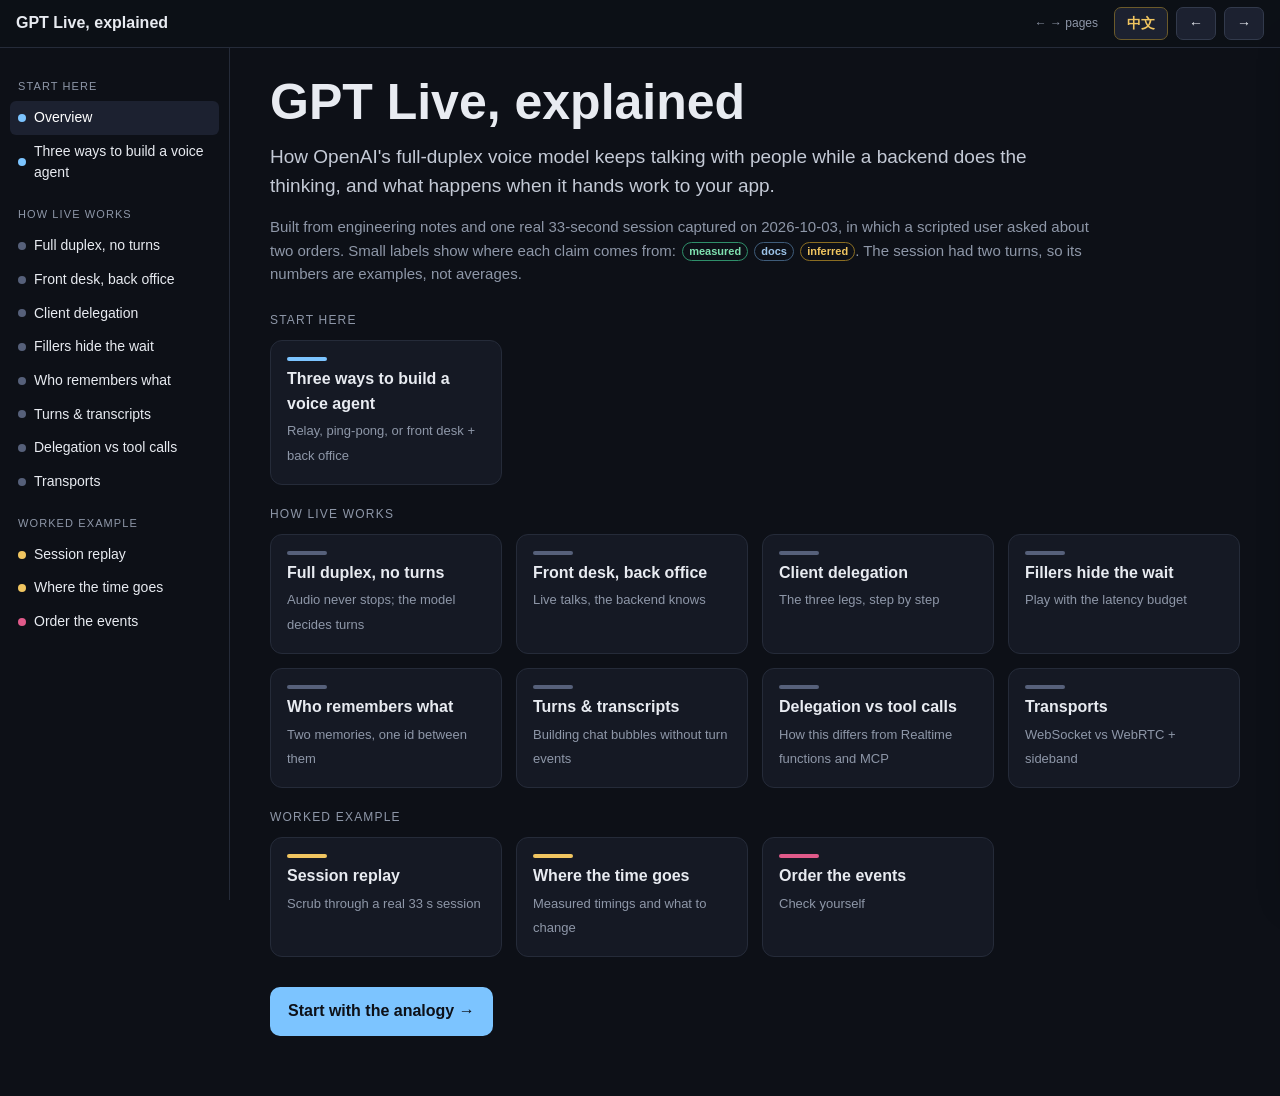
==== gpt-live/index.html @ 149c477d "Add GPT Live explainer site (English / 中文) Static, no-build site in gpt-live/ explaining how GPT Liv" ====
<!DOCTYPE html>
<html lang="en">
<head>
<meta charset="utf-8">
<meta name="viewport" content="width=device-width, initial-scale=1">
<title>GPT Live, explained</title>
<link rel="stylesheet" href="styles.css">
</head>
<body>
<header>
  <a href="#" class="brand" id="brand">GPT Live, explained</a>
  <span class="spacer"></span>
  <span class="hint" id="hint"></span>
  <button id="lang" class="lang"></button>
  <button id="prev">←</button>
  <button id="next">→</button>
</header>
<nav id="side"></nav>
<main id="view"></main>
<aside id="drawer" aria-live="polite"></aside>

<script src="data.js"></script>
<script src="content.js"></script>
<script src="app.js"></script>
</body>
</html>
---- gpt-live/styles.css ----
:root {
  --bg: #0d1017; --panel: #151924; --panel2: #1c2130; --ink: #e8ebf1; --muted: #8e97a8; --line: #252b39;
  --accent: #7cc4ff; --gold: #f0c560; --bad: #e05a5a; --good: #59c08f;
}
* { box-sizing: border-box; }
html, body { margin: 0; background: var(--bg); color: var(--ink);
  font: 16px/1.55 -apple-system, BlinkMacSystemFont, "Segoe UI", Inter, Roboto, "PingFang SC", "Hiragino Sans GB", "Microsoft YaHei", sans-serif; }
a { color: var(--accent); text-decoration: none; }
h1 { font-size: 38px; line-height: 1.15; margin: 4px 0 10px; }
h2 { font-size: 23px; margin: 34px 0 10px; }
h3 { font-size: 17px; margin: 22px 0 8px; }
p { max-width: 860px; }
code { font: 13.5px ui-monospace, SFMono-Regular, Menlo, monospace; background: #1f2534; padding: 1px 5px; border-radius: 4px; color: #d7def0; }
.kicker { color: var(--accent); text-transform: uppercase; letter-spacing: .08em; font-size: 12px; font-weight: 650; }
.kicker.sub { color: var(--muted); margin: 14px 0 6px; }
.cap { color: #c4cad6; font-size: 18px; margin: 0 0 18px; max-width: 900px; }
.muted { color: var(--muted); }
.small-note { color: var(--muted); font-size: 14px; }

/* ---------- chrome ---------- */
header { position: fixed; inset: 0 0 auto 0; height: 48px; display: flex; align-items: center; gap: 8px;
  padding: 0 16px; background: rgba(13,16,23,.94); border-bottom: 1px solid var(--line); z-index: 10; }
header .brand { color: var(--ink); font-weight: 650; }
header .spacer { flex: 1; }
header .hint { color: var(--muted); font-size: 12px; margin-right: 8px; }
button { background: var(--panel2); color: var(--ink); border: 1px solid #323a4c; border-radius: 7px;
  padding: 5px 12px; font: inherit; font-size: 14px; cursor: pointer; }
button:hover:not(:disabled) { border-color: #56607a; }
button:disabled { opacity: .4; cursor: default; }
button.on { background: var(--accent); color: #0d1017; border-color: var(--accent); font-weight: 600; }
button.lang { min-width: 52px; font-weight: 650; color: var(--gold); border-color: #6b5a2a; }

nav#side { position: fixed; top: 48px; left: 0; bottom: 0; width: 230px; overflow-y: auto;
  border-right: 1px solid var(--line); padding: 14px 10px 30px; }
nav#side .sec { color: var(--muted); font-size: 11px; text-transform: uppercase; letter-spacing: .1em; margin: 16px 8px 6px; }
nav#side a { display: flex; align-items: center; gap: 8px; color: var(--ink); padding: 6px 8px; border-radius: 6px; font-size: 14px; }
nav#side a:hover { background: var(--panel); }
nav#side a.active { background: var(--panel2); color: #fff; }
nav#side a i { width: 8px; height: 8px; border-radius: 50%; flex: none; }

main#view { margin-left: 230px; padding: 70px 40px 60px; min-height: 100vh; max-width: 1280px; }

aside#drawer { position: fixed; top: 48px; right: 0; bottom: 0; width: 440px; max-width: 100%; padding: 26px 24px;
  background: #141823; border-left: 1px solid #2a3140; transform: translateX(105%);
  transition: transform .25s ease; z-index: 9; overflow-y: auto; box-shadow: -10px 0 30px rgba(0,0,0,.35); }
aside#drawer.open { transform: none; }
aside#drawer .x { position: absolute; top: 12px; right: 12px; }
aside#drawer h2 { margin-top: 6px; font-size: 19px; word-break: break-word; }

/* ---------- badges ---------- */
.badge { display: inline-block; font-size: 11px; line-height: 1; padding: 3px 6px; border-radius: 999px; vertical-align: 1px;
  border: 1px solid; margin-left: 2px; cursor: help; white-space: nowrap; font-weight: 600; }
.b-m { color: #7fe0b0; border-color: #2f8f6a; }
.b-d { color: #9cc3e8; border-color: #3f5c7a; }
.b-i { color: var(--gold); border-color: #8a6d22; }

/* ---------- home ---------- */
.home h1 { font-size: 50px; }
.home .lead { color: #c4cad6; font-size: 19px; margin: 0 0 14px; max-width: 820px; }
.home .note { color: var(--muted); font-size: 15px; max-width: 820px; margin-bottom: 26px; }
.sec-h { color: var(--muted); font-size: 12px; text-transform: uppercase; letter-spacing: .1em; margin: 20px 0 10px; }
.cards { display: grid; grid-template-columns: repeat(auto-fill, minmax(220px, 1fr)); gap: 14px; }
.cards a { display: block; background: var(--panel); border: 1px solid var(--line); border-radius: 12px;
  padding: 16px; color: var(--ink); transition: border-color .15s, transform .15s; }
.cards a:hover { border-color: #4a5570; transform: translateY(-2px); }
.cards a b { display: block; font-size: 16px; margin: 6px 0 2px; }
.cards a span { color: var(--muted); font-size: 13px; }
.cards a .bar { height: 4px; border-radius: 2px; width: 40px; }
.cta { display: inline-block; margin-top: 30px; padding: 12px 18px; border-radius: 10px; background: var(--accent); color: #0d1017; font-weight: 650; }

/* ---------- shared blocks ---------- */
.stage { background: var(--panel); border: 1px solid var(--line); border-radius: 14px; padding: 12px; margin: 8px 0; min-width: 0; }
.stage h3 { margin: 4px 0 0; }
.stage svg { display: block; width: 100%; height: auto; }
.modes { display: flex; gap: 8px; flex-wrap: wrap; margin: 6px 0 14px; }
.two { display: grid; grid-template-columns: 1fr 1fr; gap: 20px; }
.pts { padding-left: 20px; max-width: 880px; }
.pts li { margin: 6px 0; }
.callout { border-left: 3px solid var(--gold); background: #1a1f2c; padding: 12px 16px; border-radius: 0 10px 10px 0; color: #dfe4ee; }
.tablewrap { overflow-x: auto; margin: 10px 0; }
table { border-collapse: collapse; width: 100%; max-width: 1000px; font-size: 15px; }
th, td { text-align: left; padding: 9px 12px; border-bottom: 1px solid var(--line); vertical-align: top; }
th { color: var(--muted); font-weight: 600; font-size: 13px; text-transform: uppercase; letter-spacing: .04em; }
table.cmp td:first-child { color: var(--muted); }
table.para td { width: 50%; font-style: italic; color: #d6dbe6; }
pre.json, pre.code { background: #0f131c; border: 1px solid var(--line); border-radius: 10px; padding: 12px 14px; overflow-x: auto;
  font: 12.5px/1.5 ui-monospace, SFMono-Regular, Menlo, monospace; color: #c9d1e3; white-space: pre-wrap; word-break: break-word; max-width: 1000px; }
pre .jk { color: #9cc3e8; } pre .js { color: #b8e0a0; } pre .jn { color: #f0c560; }
pre mark { background: rgba(240,197,96,.18); color: inherit; border-radius: 3px; }
.pager { display: flex; justify-content: space-between; gap: 12px; margin-top: 44px; padding-top: 18px; border-top: 1px solid var(--line); font-size: 15px; }

/* ---------- svg ---------- */
.nl { fill: #fff; font-weight: 650; font-size: 15px; pointer-events: none; }
.nl.small { font-size: 13.5px; }
.ns { fill: rgba(255,255,255,.82); font-size: 12px; pointer-events: none; }
.edge { fill: none; stroke: #4a5366; stroke-width: 2; }
.edge.dashed { stroke-dasharray: 6 5; }
.edge-label { fill: var(--muted); font-size: 12.5px; }
.lane-label { fill: #aab2c2; font-size: 13px; }
.ev-label { fill: #c9cfdb; font-size: 12px; }
.ev-label.bad { fill: var(--bad); font-weight: 650; }
.bar-label { fill: var(--muted); font-size: 11.5px; }
.axis { fill: var(--muted); font-size: 11.5px; text-anchor: middle; }
.grid { stroke: #222836; stroke-width: 1; }
.zero { stroke: #56607a; stroke-width: 1.5; stroke-dasharray: 3 3; }
.silence { fill: #2a3142; }
.baseline { stroke: #2a3142; stroke-width: 1; stroke-dasharray: 2 4; }
.evline { stroke-width: 1; stroke-dasharray: 2 3; opacity: .7; }
.playhead { stroke: var(--gold); stroke-width: 2; }
.deadair { fill: rgba(224,90,90,.13); stroke: rgba(224,90,90,.5); stroke-dasharray: 4 3; }
.ninety { stroke: var(--bad); stroke-dasharray: 5 4; }
.fill-line { fill: none; stroke: var(--accent); stroke-width: 2.5; }
.fo { color: rgba(255,255,255,.88); font-size: 13px; line-height: 1.35; text-align: center; }
.legend-row { display: flex; gap: 18px; flex-wrap: wrap; color: var(--muted); font-size: 13px; margin: 6px 0 4px; }
.legend-row span::before { content: ""; display: inline-block; width: 14px; height: 10px; border-radius: 3px; margin-right: 6px; vertical-align: -1px; background: var(--c); }
.legend-row .sil::before { background: #2a3142; height: 6px; vertical-align: 1px; }
.legend-row .evl::before { width: 8px; height: 8px; border-radius: 50%; background: #9aa3b5; }

/* ---------- intro ---------- */
.intro-grid { display: grid; grid-template-columns: minmax(260px, 360px) minmax(0, 1fr); gap: 28px; align-items: start; }
.mtext .tag { color: var(--muted); font-size: 14px; font-family: ui-monospace, Menlo, monospace; }
.mtext .analogy { font-size: 18px; color: #fff; margin: 8px 0; }
.dialogue-wrap { position: relative; }
.dialogue { min-height: 250px; padding: 10px 0; display: flex; flex-direction: column; gap: 8px; }
.replay-d { position: absolute; top: 8px; right: 0; font-size: 13px; }
.bub { max-width: 78%; padding: 8px 12px; border-radius: 12px; font-size: 15px; animation: rise .3s ease; }
.bub b { display: block; font-size: 11px; text-transform: uppercase; letter-spacing: .06em; opacity: .75; margin-bottom: 2px; }
.bub small { display: block; color: var(--muted); font-size: 11px; margin-top: 2px; }
.bub.user { background: #1d3a2f; align-self: flex-start; border-bottom-left-radius: 4px; }
.bub.agent { background: #23305c; align-self: flex-end; border-bottom-right-radius: 4px; }
.bub.sys { align-self: center; background: none; color: var(--muted); font-size: 13px; font-style: italic; padding: 2px; }
@keyframes rise { from { opacity: 0; transform: translateY(6px); } to { opacity: 1; transform: none; } }

/* ---------- split ---------- */
.card-col { background: var(--panel); border: 1px solid var(--line); border-top: 4px solid var(--c); border-radius: 12px; padding: 4px 18px 10px; }

/* ---------- delegation ---------- */
.comp-layout { display: grid; grid-template-columns: 340px minmax(0, 1fr); gap: 24px; align-items: start; }
.guide { position: sticky; top: 64px; }
.steplist { list-style: none; margin: 0; padding: 0; }
.steplist li { border-left: 2px solid var(--line); margin: 0 0 2px; }
.steplist li.on { border-color: var(--gold); background: #1a1f2c; border-radius: 0 8px 8px 0; }
.steplist .st { all: unset; cursor: pointer; display: flex; gap: 8px; align-items: center; padding: 7px 10px; font-size: 14.5px; color: #9aa3b5; width: calc(100% - 20px); }
.steplist li.on .st { color: #fff; font-weight: 600; }
.steplist .n, .qcard .n { display: inline-grid; place-items: center; width: 22px; height: 22px; border-radius: 50%; background: #262c3b; font-size: 11.5px; flex: none; }
.steplist li.on .n { background: var(--gold); color: #111; }
.steplist p { display: none; margin: 0; padding: 0 12px 12px 40px; font-size: 14.5px; line-height: 1.55; color: #d6dbe6; }
.steplist li.on p { display: block; }
.stepnav { display: flex; gap: 8px; flex-wrap: wrap; align-items: center; margin: 4px 0 10px; }
.tcount { color: var(--muted); font-size: 13px; }
.lifeline { stroke: #2e3546; stroke-width: 2; stroke-dasharray: 4 4; }
.oai-box { fill: rgba(74,99,200,.06); stroke: #3a4f8f; stroke-dasharray: 6 4; }
.msg { cursor: pointer; }
.msg .arrow { fill: none; stroke: #4a5366; stroke-width: 2; }
.msg .msg-label { fill: #8e97a8; font-size: 12.5px; }
.msg .msg-n { fill: #56607a; font-size: 11px; }
.msg.future { opacity: .18; }
.msg.past .arrow { stroke: #6b7590; }
.msg.past .msg-label { fill: #aab2c2; }
.msg.cur .arrow { stroke: var(--gold); stroke-width: 3; }
.msg.cur .msg-label { fill: #fff; font-weight: 650; }
.msg.cur .msg-n { fill: var(--gold); font-weight: 700; }

/* ---------- filler ---------- */
.formula { font: 600 17px ui-monospace, Menlo, monospace; color: var(--gold); background: #1a1f2c; padding: 12px 16px; border-radius: 10px; display: inline-block; margin: 4px 0; }
.sliders { display: flex; gap: 26px; flex-wrap: wrap; margin: 6px 0 12px; color: var(--muted); font-size: 14px; }
.sliders label, label.sliders { display: flex; flex-direction: column; gap: 4px; }
.sliders b { color: var(--ink); }
.sliders input[type=range] { width: 230px; accent-color: var(--accent); }
.sliders.one { flex-direction: row; align-items: center; gap: 12px; margin: 8px 6px; }
.result { font-size: 16px; margin: 8px 6px 4px; }
.result b.bad { color: var(--bad); } .result b.good { color: var(--good); }

/* ---------- turns ---------- */
.turns-demo .raw, .turns-demo .bubbles { height: 340px; overflow-y: auto; background: var(--panel); border: 1px solid var(--line); border-radius: 12px; padding: 10px; }
.turns-demo .bubbles { display: flex; flex-direction: column; gap: 8px; }
.rw { font-size: 12.5px; padding: 2px 0; color: #aab2c2; white-space: nowrap; overflow: hidden; text-overflow: ellipsis; }
.rw span { display: inline-block; width: 48px; color: var(--muted); text-align: right; margin-right: 8px; font-family: ui-monospace, Menlo, monospace; }
.rw code { font-size: 11.5px; background: none; padding: 0; color: #7a849a; }
.rw.in q { color: #8fd8b5; } .rw.out q { color: #a9b8f0; }
.rw.deleg code { color: var(--gold); font-weight: 700; }
.chip-d { align-self: center; font: 600 11.5px ui-monospace, Menlo, monospace; color: var(--gold); border: 1px solid #6b5a2a; border-radius: 999px; padding: 2px 10px; }

/* ---------- replay ---------- */
.replay-ctrl input[type=range] { flex: 1; min-width: 180px; accent-color: var(--gold); }
.replay-ctrl select { background: var(--panel2); color: var(--ink); border: 1px solid #323a4c; border-radius: 6px; padding: 3px 6px; font: inherit; }
.replay-ctrl label { color: var(--muted); font-size: 14px; }
.evdot { cursor: pointer; }
.evdot circle { stroke: #0d1017; stroke-width: 1.5; transition: r .15s; }
.evdot:hover circle, .evdot:focus circle { stroke: #fff; stroke-width: 2; }
.rt-bar { opacity: .55; }
.captions { display: flex; flex-direction: column; gap: 8px; max-height: 280px; overflow-y: auto; background: var(--panel); border: 1px solid var(--line); border-radius: 12px; padding: 12px; min-height: 80px; }
.lastev { align-self: center; color: var(--gold); font-size: 13px; }

/* ---------- quiz ---------- */
.quiz { display: grid; grid-template-columns: repeat(auto-fill, minmax(240px, 1fr)); gap: 10px; max-width: 1000px; }
.qcard { text-align: left; padding: 14px; font-size: 15px; display: flex; gap: 10px; align-items: center; min-height: 64px; }
.qcard.ok { background: rgba(89,192,143,.14); border-color: #2f8f6a; cursor: default; }
.qcard.ok .n { background: var(--good); color: #0d1017; }
.qcard.shake { animation: shake .4s; border-color: var(--bad); }
@keyframes shake { 20%, 60% { transform: translateX(-6px); } 40%, 80% { transform: translateX(6px); } }

@media (max-width: 1000px) {
  nav#side { display: none; }
  main#view { margin-left: 0; padding: 64px 16px 40px; }
  header .hint { display: none; }
  .intro-grid, .comp-layout, .two { grid-template-columns: 1fr; }
  .guide { position: static; }
  h1 { font-size: 30px; } .home h1 { font-size: 36px; }
  .sliders input[type=range] { width: 100%; }
  .sliders label { flex: 1 1 100%; }
}
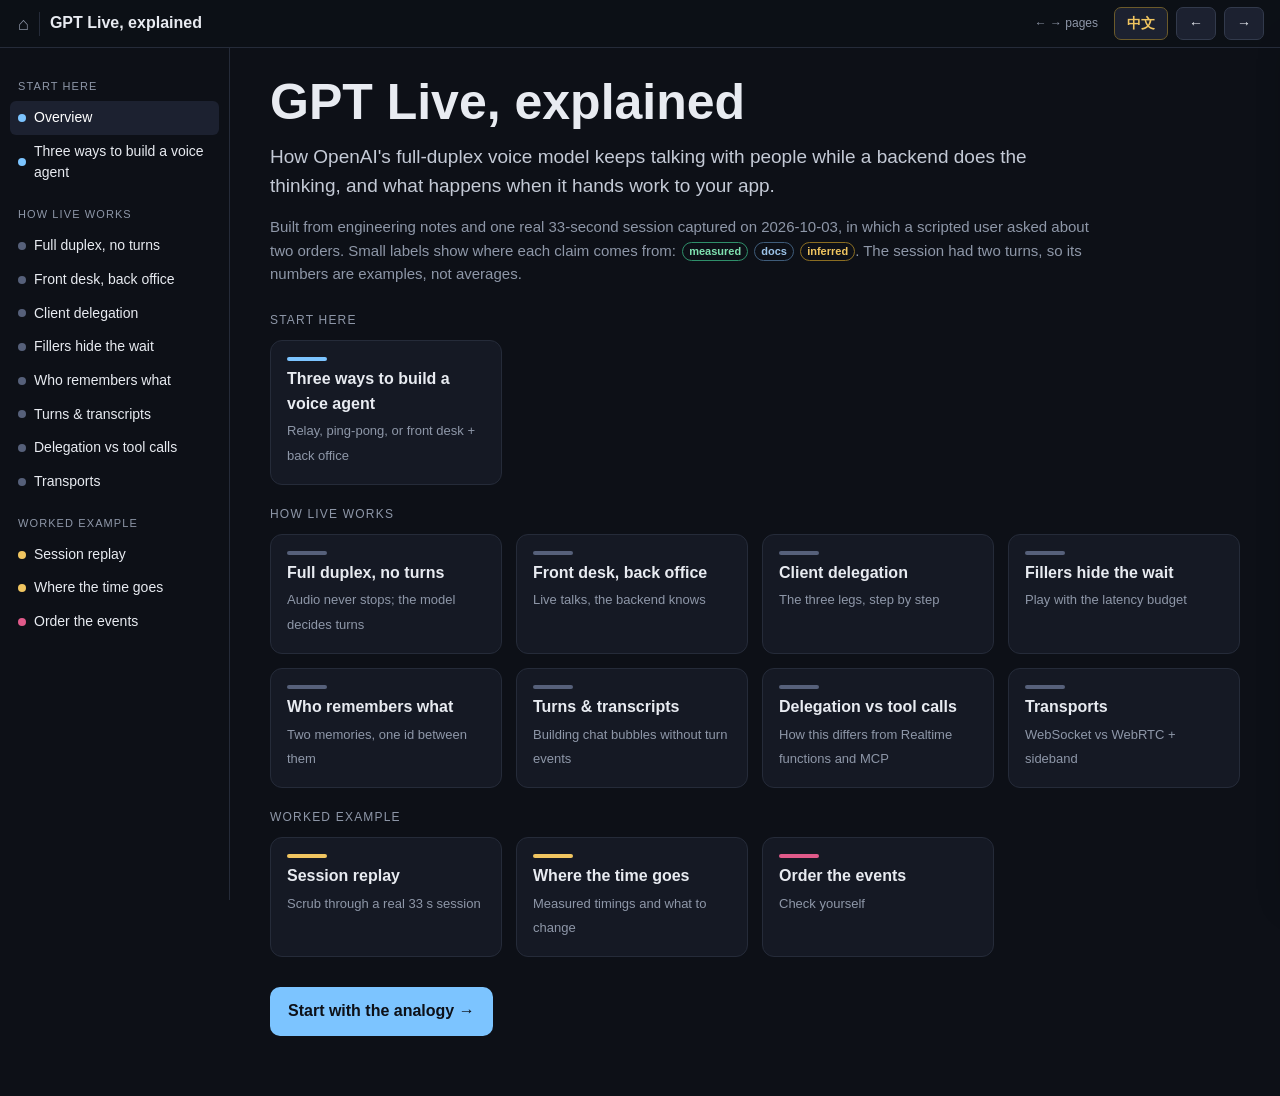
==== commit 5cdf0b7f: "Add fine-tuning explainer and handbook index page fine-tuning/: static, no-build site (English / 中文)" ====
--- a/gpt-live/index.html
+++ b/gpt-live/index.html
@@ -8,6 +8,7 @@
 </head>
 <body>
 <header>
+  <a href="../index.html" class="up" title="Agentic Systems Handbook" aria-label="Agentic Systems Handbook">⌂</a>
   <a href="#" class="brand" id="brand">GPT Live, explained</a>
   <span class="spacer"></span>
   <span class="hint" id="hint"></span>
--- a/gpt-live/styles.css
+++ b/gpt-live/styles.css
@@ -21,6 +21,8 @@
 header { position: fixed; inset: 0 0 auto 0; height: 48px; display: flex; align-items: center; gap: 8px;
   padding: 0 16px; background: rgba(13,16,23,.94); border-bottom: 1px solid var(--line); z-index: 10; }
 header .brand { color: var(--ink); font-weight: 650; }
+header .up { color: var(--muted); font-size: 18px; padding: 0 10px 0 2px; margin-right: 2px; border-right: 1px solid var(--line); line-height: 24px; }
+header .up:hover { color: var(--ink); }
 header .spacer { flex: 1; }
 header .hint { color: var(--muted); font-size: 12px; margin-right: 8px; }
 button { background: var(--panel2); color: var(--ink); border: 1px solid #323a4c; border-radius: 7px;
